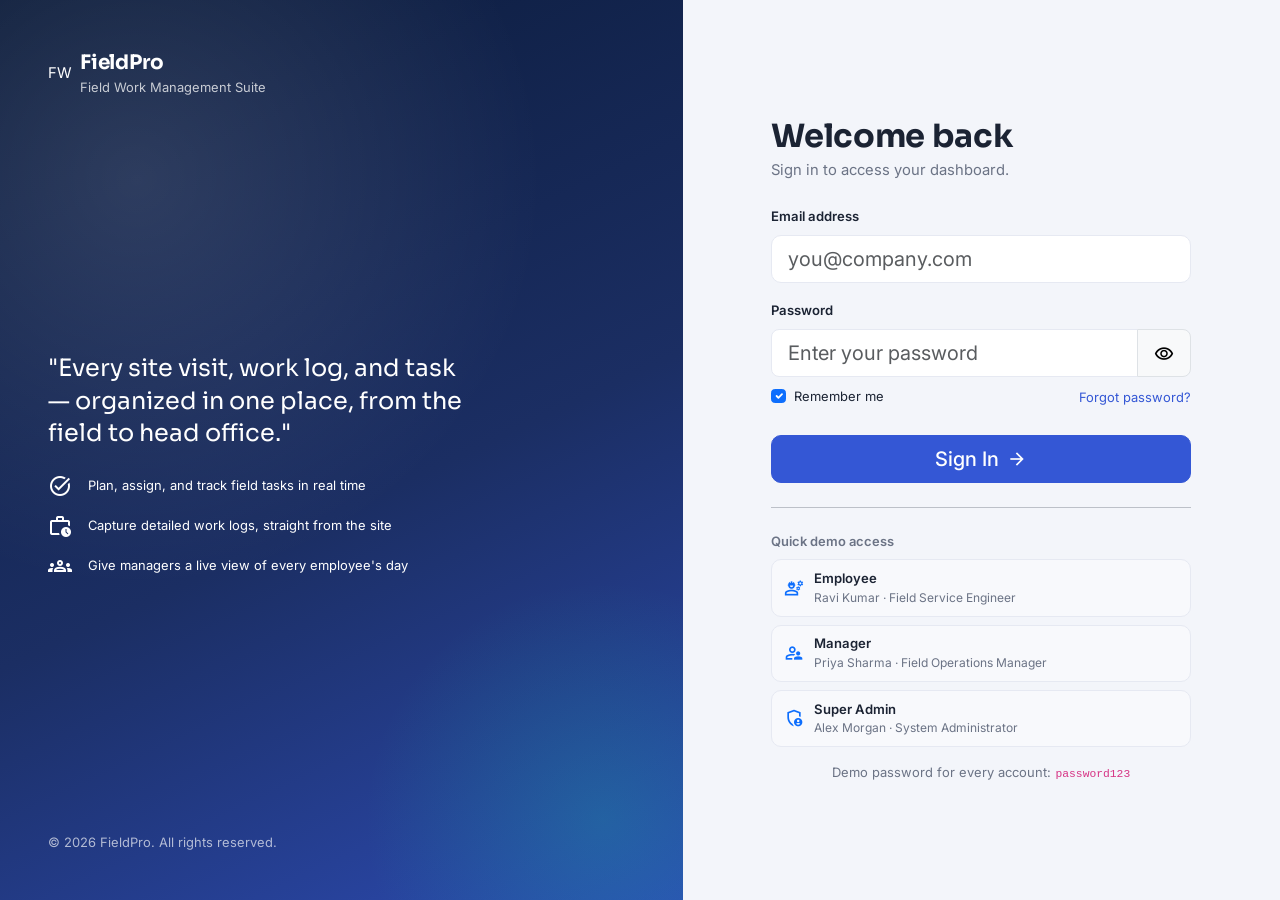
==== index.html @ e1e2d49b "Add files via upload" ====
<!DOCTYPE html>
<html lang="en">
<head>
<meta charset="UTF-8">
<meta name="viewport" content="width=device-width, initial-scale=1.0">
<title>Sign In · FieldPro</title>
<meta name="description" content="FieldPro Field Work Management System - sign in">

<!-- Fonts & Icons -->
<link rel="preconnect" href="https://fonts.googleapis.com">
<link href="https://fonts.googleapis.com/css2?family=Inter:wght@400;500;600;700;800&family=Sora:wght@600;700;800&display=swap" rel="stylesheet">
<link rel="stylesheet" href="https://fonts.googleapis.com/css2?family=Material+Symbols+Outlined:opsz,wght,FILL,GRAD@20..48,100..700,0..1,-50..200">

<!-- Bootstrap 5 -->
<link href="https://cdn.jsdelivr.net/npm/bootstrap@5.3.3/dist/css/bootstrap.min.css" rel="stylesheet">
<link rel="stylesheet" href="css/style.css">
</head>
<body>

<!-- App Preloader -->
<div id="app-preloader" aria-hidden="true">
  <div class="preloader-center">
    <div class="preloader-mark">FW</div>
    <div class="preloader-brand">FieldPro</div>
    <div class="preloader-spinner"></div>
  </div>
  <div class="preloader-footer">
    <div class="preloader-singer-badge">
      <img src="assets/img/singer-logo.png" alt="Singer Sri Lanka PLC">
    </div>
    <div class="preloader-credit">Designed by : Shanuka Herath</div>
  </div>
</div>
<script>
(function () {
  var el = document.getElementById('app-preloader');
  if (!el) return;
  var MIN_MS = 500, start = Date.now();
  function hide() {
    var wait = Math.max(0, MIN_MS - (Date.now() - start));
    setTimeout(function () {
      el.classList.add('is-hidden');
      setTimeout(function () { if (el && el.parentNode) el.parentNode.removeChild(el); }, 500);
    }, wait);
  }
  if (document.readyState === 'complete') hide();
  else window.addEventListener('load', hide);
  setTimeout(hide, 3000); // safety fallback in case load never fires
})();
</script>

<div class="login-shell">
  <!-- Brand / marketing panel -->
  <div class="login-brand-panel">
    <div class="d-flex align-items-center gap-2">
      <div class="brand-mark">FW</div>
      <div>
        <div class="fw-display fw-bold fs-5">FieldPro</div>
        <div class="small" style="opacity:.75;">Field Work Management Suite</div>
      </div>
    </div>

    <div>
      <p class="login-quote mb-4">"Every site visit, work log, and task — organized in one place, from the field to head office."</p>
      <div class="d-flex flex-column gap-3">
        <div class="d-flex align-items-center gap-3">
          <span class="material-symbols-outlined">task_alt</span>
          <span class="small">Plan, assign, and track field tasks in real time</span>
        </div>
        <div class="d-flex align-items-center gap-3">
          <span class="material-symbols-outlined">work_history</span>
          <span class="small">Capture detailed work logs, straight from the site</span>
        </div>
        <div class="d-flex align-items-center gap-3">
          <span class="material-symbols-outlined">groups</span>
          <span class="small">Give managers a live view of every employee's day</span>
        </div>
      </div>
    </div>

    <div class="small" style="opacity:.65;">&copy; <span id="yearSpan"></span> FieldPro. All rights reserved.</div>
  </div>

  <!-- Login form panel -->
  <div class="login-form-panel">
    <div class="login-card">
      <div class="d-lg-none d-flex align-items-center gap-2 mb-4">
        <div class="brand-mark">FW</div>
        <div class="fw-display fw-bold fs-5">FieldPro</div>
      </div>

      <h2 class="fw-display fw-bold mb-1">Welcome back</h2>
      <p class="text-muted-fw mb-4">Sign in to access your dashboard.</p>

      <div id="loginAlert" class="alert alert-danger d-none py-2 small" role="alert"></div>

      <form id="loginForm" novalidate>
        <div class="mb-3">
          <label class="form-label" for="loginEmail">Email address</label>
          <input type="email" class="form-control form-control-lg" id="loginEmail" placeholder="you@company.com" autocomplete="username" required>
        </div>
        <div class="mb-2">
          <label class="form-label" for="loginPassword">Password</label>
          <div class="input-group input-group-lg">
            <input type="password" class="form-control" id="loginPassword" placeholder="Enter your password" autocomplete="current-password" required>
            <button class="btn btn-light border" type="button" id="togglePasswordBtn" aria-label="Show password">
              <span class="material-symbols-outlined" id="togglePasswordIcon" style="font-size:20px;">visibility</span>
            </button>
          </div>
        </div>

        <div class="d-flex justify-content-between align-items-center mb-4 mt-2">
          <div class="form-check">
            <input class="form-check-input" type="checkbox" id="rememberMe" checked>
            <label class="form-check-label small" for="rememberMe">Remember me</label>
          </div>
          <a href="#" class="small" data-bs-toggle="modal" data-bs-target="#forgotPasswordModal">Forgot password?</a>
        </div>

        <button type="submit" class="btn btn-primary btn-lg w-100 d-flex align-items-center justify-content-center gap-2" id="loginSubmitBtn">
          <span>Sign In</span>
          <span class="material-symbols-outlined" style="font-size:20px;">arrow_forward</span>
        </button>
      </form>

      <hr class="my-4">

      <p class="small text-muted-fw mb-2 fw-semibold">Quick demo access</p>
      <div class="d-flex flex-column gap-2">
        <button type="button" class="demo-account-btn" data-email="ravi.employee@fwms.com">
          <span class="material-symbols-outlined text-primary" style="font-size:20px;">engineering</span>
          <div>
            <div class="fw-semibold">Employee</div>
            <div class="text-muted-fw" style="font-size:.75rem;">Ravi Kumar · Field Service Engineer</div>
          </div>
        </button>
        <button type="button" class="demo-account-btn" data-email="priya.manager@fwms.com">
          <span class="material-symbols-outlined text-primary" style="font-size:20px;">supervisor_account</span>
          <div>
            <div class="fw-semibold">Manager</div>
            <div class="text-muted-fw" style="font-size:.75rem;">Priya Sharma · Field Operations Manager</div>
          </div>
        </button>
        <button type="button" class="demo-account-btn" data-email="admin@fwms.com">
          <span class="material-symbols-outlined text-primary" style="font-size:20px;">admin_panel_settings</span>
          <div>
            <div class="fw-semibold">Super Admin</div>
            <div class="text-muted-fw" style="font-size:.75rem;">Alex Morgan · System Administrator</div>
          </div>
        </button>
      </div>
      <p class="text-center text-muted-fw small mt-3 mb-0">Demo password for every account: <code>password123</code></p>
    </div>
  </div>
</div>

<!-- Forgot Password Modal -->
<div class="modal fade" id="forgotPasswordModal" tabindex="-1">
  <div class="modal-dialog modal-dialog-centered">
    <div class="modal-content">
      <div class="modal-header">
        <h5 class="modal-title fw-display">Reset your password</h5>
        <button type="button" class="btn-close" data-bs-dismiss="modal" aria-label="Close"></button>
      </div>
      <div class="modal-body">
        <p class="text-muted-fw small">Enter the email associated with your account. We'll send a link to reset your password.</p>
        <div id="forgotAlert" class="alert alert-success d-none py-2 small"></div>
        <div class="mb-3">
          <label class="form-label" for="forgotEmail">Email address</label>
          <input type="email" class="form-control" id="forgotEmail" placeholder="you@company.com">
        </div>
      </div>
      <div class="modal-footer">
        <button type="button" class="btn btn-light" data-bs-dismiss="modal">Cancel</button>
        <button type="button" class="btn btn-primary" id="sendResetLinkBtn">Send Reset Link</button>
      </div>
    </div>
  </div>
</div>

<script src="https://cdn.jsdelivr.net/npm/bootstrap@5.3.3/dist/js/bootstrap.bundle.min.js"></script>
<script src="js/data.js"></script>
<script src="js/auth.js"></script>
<script src="js/login.js"></script>
</body>
</html>
---- css/style.css ----
/* ============================================================================
   FWMS — FIELD WORK MANAGEMENT SYSTEM
   Shared stylesheet. Design tokens live in :root / [data-bs-theme="dark"].
   ============================================================================ */

/* ---------------------------- DESIGN TOKENS ---------------------------- */
:root {
  /* Brand palette */
  --fw-primary: #3457D5;        /* royal blue - primary brand */
  --fw-primary-600: #2c47b8;
  --fw-primary-100: #e8ecfb;
  --fw-accent: #14B8A6;         /* teal - secondary accent (completed / success) */
  --fw-warning: #F59E0B;        /* amber - pending / attention */
  --fw-danger: #EF4444;         /* red - overdue / critical */
  --fw-info: #0EA5E9;           /* sky - informational */
  --fw-violet: #8B5CF6;         /* used sparingly for reminders */

  /* Surfaces */
  --fw-bg: #F3F5FA;
  --fw-surface: #FFFFFF;
  --fw-surface-alt: #F8F9FC;
  --fw-border: #E6E9F2;
  --fw-text: #1B2333;
  --fw-text-muted: #6B7385;

  /* Sidebar (constant dark navy in both themes for a stable brand anchor) */
  --fw-sidebar-bg: #0B1B3A;
  --fw-sidebar-bg-alt: #10254D;
  --fw-sidebar-text: #C4CDE6;
  --fw-sidebar-text-active: #FFFFFF;

  /* Elevation */
  --fw-shadow-sm: 0 1px 2px rgba(20, 30, 60, 0.06);
  --fw-shadow: 0 4px 14px rgba(20, 30, 60, 0.08);
  --fw-shadow-lg: 0 10px 30px rgba(20, 30, 60, 0.12);

  --fw-radius: 14px;
  --fw-radius-sm: 10px;

  --fw-font-display: 'Sora', 'Inter', sans-serif;
  --fw-font-body: 'Inter', system-ui, sans-serif;

  --sidebar-width: 264px;
  --sidebar-width-collapsed: 84px;
  --topbar-height: 68px;
}

[data-bs-theme="dark"] {
  --fw-bg: #0E1424;
  --fw-surface: #161D31;
  --fw-surface-alt: #1B2338;
  --fw-border: #262F47;
  --fw-text: #E7EAF3;
  --fw-text-muted: #909BB8;
  --fw-primary-100: #1c2646;
  --fw-shadow-sm: 0 1px 2px rgba(0, 0, 0, 0.25);
  --fw-shadow: 0 4px 16px rgba(0, 0, 0, 0.35);
  --fw-shadow-lg: 0 12px 32px rgba(0, 0, 0, 0.45);
}

/* ---------------------------- BASE ---------------------------- */
* { box-sizing: border-box; }

html, body {
  height: 100%;
}

body {
  font-family: var(--fw-font-body);
  background: var(--fw-bg);
  color: var(--fw-text);
  font-size: 0.925rem;
  -webkit-font-smoothing: antialiased;
  transition: background-color .2s ease, color .2s ease;
}

h1, h2, h3, h4, h5, h6, .fw-display {
  font-family: var(--fw-font-display);
  letter-spacing: -0.01em;
}

a { color: var(--fw-primary); text-decoration: none; }
a:hover { color: var(--fw-primary-600); }

.text-muted-fw { color: var(--fw-text-muted) !important; }

.material-symbols-outlined {
  font-variation-settings: 'FILL' 0, 'wght' 400, 'GRAD' 0, 'opsz' 24;
  vertical-align: middle;
  line-height: 1;
}

/* Focus visibility for accessibility */
a:focus-visible, button:focus-visible, input:focus-visible, select:focus-visible, textarea:focus-visible, .btn:focus-visible {
  outline: 2px solid var(--fw-primary);
  outline-offset: 2px;
}

@media (prefers-reduced-motion: reduce) {
  * { animation-duration: 0.01ms !important; transition-duration: 0.01ms !important; }
}

/* ---------------------------- APP SHELL ---------------------------- */
.app-wrapper {
  display: flex;
  min-height: 100vh;
}

/* ---------------------------- SIDEBAR ---------------------------- */
.sidebar {
  width: var(--sidebar-width);
  min-width: var(--sidebar-width);
  background: linear-gradient(180deg, var(--fw-sidebar-bg) 0%, var(--fw-sidebar-bg-alt) 100%);
  color: var(--fw-sidebar-text);
  display: flex;
  flex-direction: column;
  position: fixed;
  top: 0; left: 0; bottom: 0;
  z-index: 1040;
  transition: width .2s ease, min-width .2s ease, transform .25s ease;
}

.sidebar.collapsed { width: var(--sidebar-width-collapsed); min-width: var(--sidebar-width-collapsed); }

.sidebar-brand {
  display: flex;
  align-items: center;
  gap: .65rem;
  padding: 1.15rem 1.25rem;
  border-bottom: 1px solid rgba(255,255,255,.08);
  white-space: nowrap;
  overflow: hidden;
}

.sidebar-brand .brand-mark {
  width: 38px; height: 38px; min-width: 38px;
  border-radius: 11px;
  background: linear-gradient(135deg, var(--fw-primary), var(--fw-accent));
  display: flex; align-items: center; justify-content: center;
  color: #fff; font-family: var(--fw-font-display); font-weight: 700; font-size: 1.05rem;
  box-shadow: var(--fw-shadow);
}

.sidebar-brand .brand-text { font-family: var(--fw-font-display); font-weight: 700; font-size: 1.08rem; color: #fff; }
.sidebar-brand .brand-sub { font-size: .68rem; color: var(--fw-sidebar-text); opacity: .75; letter-spacing: .05em; text-transform: uppercase; }
.sidebar.collapsed .brand-text, .sidebar.collapsed .brand-sub { display: none; }

.sidebar-nav { flex: 1; overflow-y: auto; padding: 1rem .75rem; }
.sidebar-section-label {
  font-size: .68rem; text-transform: uppercase; letter-spacing: .08em;
  color: rgba(196,205,230,.5); padding: .75rem .75rem .35rem;
}
.sidebar.collapsed .sidebar-section-label { display: none; }

.sidebar-link {
  display: flex; align-items: center; gap: .8rem;
  padding: .65rem .8rem;
  border-radius: var(--fw-radius-sm);
  color: var(--fw-sidebar-text);
  font-size: .89rem; font-weight: 500;
  margin-bottom: .2rem;
  white-space: nowrap;
  overflow: hidden;
  transition: background-color .15s ease, color .15s ease;
}
.sidebar-link .material-symbols-outlined { font-size: 21px; min-width: 21px; }
.sidebar-link:hover { background: rgba(255,255,255,.07); color: #fff; }
.sidebar-link.active { background: var(--fw-primary); color: #fff; box-shadow: var(--fw-shadow); }
.sidebar.collapsed .sidebar-link span.link-label { display: none; }
.sidebar.collapsed .sidebar-link { justify-content: center; }

.sidebar-footer {
  padding: .9rem; border-top: 1px solid rgba(255,255,255,.08);
}
.sidebar-user { display: flex; align-items: center; gap: .65rem; padding: .4rem; border-radius: var(--fw-radius-sm); }
.sidebar-user:hover { background: rgba(255,255,255,.06); }
.sidebar.collapsed .sidebar-user .user-meta { display: none; }
.user-avatar {
  width: 38px; height: 38px; min-width: 38px; border-radius: 50%;
  display: flex; align-items: center; justify-content: center;
  color: #fff; font-weight: 700; font-size: .85rem;
}
.sidebar-user .user-meta { overflow: hidden; }
.sidebar-user .user-name { color: #fff; font-size: .85rem; font-weight: 600; white-space: nowrap; overflow: hidden; text-overflow: ellipsis; }
.sidebar-user .user-role { font-size: .72rem; color: var(--fw-sidebar-text); text-transform: capitalize; }

/* ---------------------------- MAIN AREA ---------------------------- */
.main-content {
  margin-left: var(--sidebar-width);
  flex: 1;
  min-width: 0;
  display: flex;
  flex-direction: column;
  transition: margin-left .2s ease;
}
.main-content.sidebar-collapsed { margin-left: var(--sidebar-width-collapsed); }

.topbar {
  height: var(--topbar-height);
  background: var(--fw-surface);
  border-bottom: 1px solid var(--fw-border);
  display: flex; align-items: center; justify-content: space-between;
  gap: 1rem; padding: 0 1.25rem;
  position: sticky; top: 0; z-index: 1030;
}

.topbar .search-box {
  position: relative; max-width: 360px; width: 100%;
}
.topbar .search-box input {
  padding-left: 2.4rem; background: var(--fw-surface-alt); border: 1px solid var(--fw-border); color: var(--fw-text);
}
.topbar .search-box .material-symbols-outlined {
  position: absolute; left: .7rem; top: 50%; transform: translateY(-50%); color: var(--fw-text-muted); font-size: 20px;
}

.icon-btn {
  width: 40px; height: 40px; border-radius: 50%;
  display: flex; align-items: center; justify-content: center;
  color: var(--fw-text-muted); background: transparent; border: none;
  position: relative;
  transition: background-color .15s ease;
}
.icon-btn:hover { background: var(--fw-surface-alt); color: var(--fw-text); }
.icon-btn .badge-dot {
  position: absolute; top: 6px; right: 7px;
  width: 8px; height: 8px; border-radius: 50%; background: var(--fw-danger);
  border: 2px solid var(--fw-surface);
}

.page-content { padding: 1.5rem; flex: 1; }

/* ---------------------------- CARDS ---------------------------- */
.card {
  background: var(--fw-surface);
  border: 1px solid var(--fw-border);
  border-radius: var(--fw-radius);
  box-shadow: var(--fw-shadow-sm);
}
.card-header { background: transparent; border-bottom: 1px solid var(--fw-border); font-weight: 600; }

.stat-card {
  border-radius: var(--fw-radius);
  padding: 1.15rem 1.25rem;
  background: var(--fw-surface);
  border: 1px solid var(--fw-border);
  border-left: 4px solid var(--fw-primary);
  box-shadow: var(--fw-shadow-sm);
  height: 100%;
}
.stat-card .stat-icon {
  width: 44px; height: 44px; border-radius: 12px;
  display: flex; align-items: center; justify-content: center;
  background: var(--fw-primary-100); color: var(--fw-primary);
}
.stat-card .stat-value { font-family: var(--fw-font-display); font-size: 1.65rem; font-weight: 700; line-height: 1; }
.stat-card .stat-label { color: var(--fw-text-muted); font-size: .8rem; margin-top: .25rem; }
.stat-card.accent-warning { border-left-color: var(--fw-warning); }
.stat-card.accent-warning .stat-icon { background: #FEF3E2; color: var(--fw-warning); }
.stat-card.accent-success { border-left-color: var(--fw-accent); }
.stat-card.accent-success .stat-icon { background: #E1F7F3; color: var(--fw-accent); }
.stat-card.accent-danger { border-left-color: var(--fw-danger); }
.stat-card.accent-danger .stat-icon { background: #FDEAEA; color: var(--fw-danger); }
[data-bs-theme="dark"] .stat-card.accent-warning .stat-icon { background: rgba(245,158,11,.15); }
[data-bs-theme="dark"] .stat-card.accent-success .stat-icon { background: rgba(20,184,166,.15); }
[data-bs-theme="dark"] .stat-card.accent-danger .stat-icon { background: rgba(239,68,68,.15); }
[data-bs-theme="dark"] .stat-card .stat-icon { background: rgba(52,87,213,.18); }

.section-card { border-radius: var(--fw-radius); }
.section-title { font-family: var(--fw-font-display); font-weight: 600; font-size: 1rem; margin: 0; }

/* ---------------------------- BUTTONS ---------------------------- */
.btn { border-radius: var(--fw-radius-sm); font-weight: 500; }
.btn-primary { background: var(--fw-primary); border-color: var(--fw-primary); }
.btn-primary:hover, .btn-primary:focus { background: var(--fw-primary-600); border-color: var(--fw-primary-600); }
.btn-outline-primary { color: var(--fw-primary); border-color: var(--fw-primary); }
.btn-outline-primary:hover { background: var(--fw-primary); border-color: var(--fw-primary); }
.btn-soft { background: var(--fw-primary-100); color: var(--fw-primary); border: none; }
.btn-soft:hover { background: var(--fw-primary); color: #fff; }
.fab {
  position: fixed; right: 1.75rem; bottom: 1.75rem; z-index: 1050;
  box-shadow: var(--fw-shadow-lg);
}

/* ---------------------------- BADGES / PILLS ---------------------------- */
.pill { padding: .3rem .65rem; border-radius: 100px; font-size: .74rem; font-weight: 600; display: inline-flex; align-items: center; gap: .3rem; }
.pill::before { content: ''; width: 6px; height: 6px; border-radius: 50%; background: currentColor; }
.pill-blue { background: var(--fw-primary-100); color: var(--fw-primary); }
.pill-amber { background: #FEF3E2; color: #B45309; }
.pill-teal { background: #E1F7F3; color: #0F766E; }
.pill-red { background: #FDEAEA; color: #B91C1C; }
.pill-gray { background: var(--fw-surface-alt); color: var(--fw-text-muted); border: 1px solid var(--fw-border); }
.pill-violet { background: #EFE9FE; color: #6D28D9; }
[data-bs-theme="dark"] .pill-blue { background: rgba(52,87,213,.18); color: #9DB0FF; }
[data-bs-theme="dark"] .pill-amber { background: rgba(245,158,11,.15); color: #FBBF24; }
[data-bs-theme="dark"] .pill-teal { background: rgba(20,184,166,.15); color: #5EEAD4; }
[data-bs-theme="dark"] .pill-red { background: rgba(239,68,68,.15); color: #FCA5A5; }
[data-bs-theme="dark"] .pill-violet { background: rgba(139,92,246,.18); color: #C4B5FD; }

.priority-dot { width: 9px; height: 9px; border-radius: 50%; display: inline-block; margin-right: .4rem; }
.priority-High { background: var(--fw-danger); }
.priority-Medium { background: var(--fw-warning); }
.priority-Low { background: var(--fw-info); }

/* Left accent bar on list rows to encode category (task/reminder/log) */
.accent-bar { border-left: 3px solid var(--fw-primary); padding-left: .85rem; }
.accent-bar.a-task { border-color: var(--fw-primary); }
.accent-bar.a-reminder { border-color: var(--fw-violet); }
.accent-bar.a-log { border-color: var(--fw-accent); }
.accent-bar.a-overdue { border-color: var(--fw-danger); }

/* ---------------------------- TABLES ---------------------------- */
.table { color: var(--fw-text); vertical-align: middle; margin-bottom: 0; }
.table > :not(caption) > * > * { background: transparent; border-bottom-color: var(--fw-border); }
.table thead th {
  font-size: .72rem; text-transform: uppercase; letter-spacing: .05em;
  color: var(--fw-text-muted); font-weight: 600; border-bottom-width: 1px;
  background: var(--fw-surface-alt);
}
.table-hover > tbody > tr:hover > * { background: var(--fw-surface-alt); }
.table-responsive-card { overflow-x: auto; }

.avatar-sm { width: 34px; height: 34px; border-radius: 50%; display: flex; align-items: center; justify-content: center; color: #fff; font-weight: 700; font-size: .75rem; }
.avatar-md { width: 46px; height: 46px; border-radius: 50%; display: flex; align-items: center; justify-content: center; color: #fff; font-weight: 700; font-size: .95rem; }
.avatar-lg { width: 84px; height: 84px; border-radius: 22px; display: flex; align-items: center; justify-content: center; color: #fff; font-weight: 700; font-size: 1.8rem; }

/* ---------------------------- FORMS / MODALS ---------------------------- */
.form-control, .form-select {
  background: var(--fw-surface); border: 1px solid var(--fw-border); color: var(--fw-text);
  border-radius: var(--fw-radius-sm);
}
.form-control:focus, .form-select:focus {
  border-color: var(--fw-primary); box-shadow: 0 0 0 .2rem rgba(52,87,213,.15); background: var(--fw-surface); color: var(--fw-text);
}
.form-label { font-size: .82rem; font-weight: 600; color: var(--fw-text); }
.modal-content { background: var(--fw-surface); color: var(--fw-text); border-radius: var(--fw-radius); border: 1px solid var(--fw-border); }
.modal-header, .modal-footer { border-color: var(--fw-border); }
.filter-bar { background: var(--fw-surface); border: 1px solid var(--fw-border); border-radius: var(--fw-radius); padding: 1rem; }

/* ---------------------------- LOGIN PAGE ---------------------------- */
.login-shell { min-height: 100vh; display: flex; }
.login-brand-panel {
  flex: 1.1;
  background: radial-gradient(circle at 20% 20%, rgba(255,255,255,.12), transparent 45%), linear-gradient(155deg, #0B1B3A 0%, #1B2E63 55%, #3457D5 120%);
  color: #fff; display: flex; flex-direction: column; justify-content: space-between; padding: 3rem;
  position: relative; overflow: hidden;
}
.login-brand-panel::after {
  content: ''; position: absolute; width: 480px; height: 480px; border-radius: 50%;
  background: radial-gradient(circle, rgba(20,184,166,.25), transparent 70%);
  right: -160px; bottom: -160px;
}
.login-form-panel { flex: 1; display: flex; align-items: center; justify-content: center; background: var(--fw-bg); padding: 2rem; }
.login-card { width: 100%; max-width: 420px; }
.login-quote { font-family: var(--fw-font-display); font-size: 1.5rem; line-height: 1.35; max-width: 420px; }
.demo-account-btn {
  display: flex; align-items: center; gap: .6rem; width: 100%; text-align: left;
  padding: .55rem .75rem; border-radius: var(--fw-radius-sm); border: 1px solid var(--fw-border);
  background: var(--fw-surface-alt); color: var(--fw-text); font-size: .82rem;
  transition: border-color .15s ease, background-color .15s ease;
}
.demo-account-btn:hover { border-color: var(--fw-primary); background: var(--fw-primary-100); }

/* ---------------------------- CALENDAR LEGEND ---------------------------- */
.legend-dot { width: 10px; height: 10px; border-radius: 3px; display: inline-block; margin-right: .4rem; }

/* ---------------------------- PLANNER ---------------------------- */
.planner-item {
  display: flex; align-items: center; gap: .75rem;
  padding: .7rem .85rem; border: 1px solid var(--fw-border); border-radius: var(--fw-radius-sm);
  background: var(--fw-surface); margin-bottom: .55rem; cursor: grab;
}
.planner-item.completed { opacity: .6; }
.planner-item.completed .planner-item-title { text-decoration: line-through; }
.planner-item .drag-handle { color: var(--fw-text-muted); cursor: grab; }
.planner-item.sortable-ghost { opacity: .4; background: var(--fw-primary-100); }
.planner-progress { height: 8px; border-radius: 100px; background: var(--fw-surface-alt); overflow: hidden; }
.planner-progress-bar { height: 100%; background: linear-gradient(90deg, var(--fw-primary), var(--fw-accent)); }

/* ---------------------------- KANBAN ---------------------------- */
.kanban-col { background: var(--fw-surface-alt); border-radius: var(--fw-radius); padding: .85rem; min-height: 400px; }
.kanban-col-header { display: flex; justify-content: space-between; align-items: center; margin-bottom: .75rem; font-weight: 600; font-size: .85rem; }
.kanban-card { background: var(--fw-surface); border: 1px solid var(--fw-border); border-radius: var(--fw-radius-sm); padding: .75rem; margin-bottom: .65rem; box-shadow: var(--fw-shadow-sm); cursor: grab; }
.kanban-card.sortable-ghost { opacity: .4; }
.kanban-col-body { min-height: 60px; }

/* ---------------------------- MISC ---------------------------- */
.empty-state { text-align: center; padding: 2.5rem 1rem; color: var(--fw-text-muted); }
.empty-state .material-symbols-outlined { font-size: 2.75rem; opacity: .5; }
.scroll-y-thin { max-height: 340px; overflow-y: auto; }
.scroll-y-thin::-webkit-scrollbar { width: 6px; }
.scroll-y-thin::-webkit-scrollbar-thumb { background: var(--fw-border); border-radius: 10px; }

.timeline-item { position: relative; padding-left: 1.6rem; padding-bottom: 1.1rem; border-left: 2px solid var(--fw-border); }
.timeline-item:last-child { border-color: transparent; padding-bottom: 0; }
.timeline-item::before { content: ''; position: absolute; left: -6px; top: 2px; width: 10px; height: 10px; border-radius: 50%; background: var(--fw-primary); border: 2px solid var(--fw-surface); }

.progress-ring-label { font-family: var(--fw-font-display); font-weight: 700; font-size: 1.1rem; }

/* Sidebar backdrop for mobile */
.sidebar-backdrop {
  position: fixed; inset: 0; background: rgba(10, 15, 30, .5); z-index: 1035; display: none;
}
.sidebar-backdrop.show { display: block; }

/* ---------------------------- RESPONSIVE ---------------------------- */
@media (max-width: 991.98px) {
  .sidebar { transform: translateX(-100%); width: var(--sidebar-width); min-width: var(--sidebar-width); }
  .sidebar.show { transform: translateX(0); box-shadow: var(--fw-shadow-lg); }
  .main-content, .main-content.sidebar-collapsed { margin-left: 0; }
  .topbar .search-box { display: none; }
  .login-brand-panel { display: none; }
}

@media (max-width: 575.98px) {
  .page-content { padding: 1rem; }
  .stat-card .stat-value { font-size: 1.35rem; }
}

/* ---------------------------- APP PRELOADER ---------------------------- */
#app-preloader {
  position: fixed;
  inset: 0;
  z-index: 99999;
  display: flex;
  flex-direction: column;
  align-items: center;
  justify-content: center;
  background:
    radial-gradient(circle at 20% 20%, rgba(255,255,255,.12), transparent 45%),
    linear-gradient(155deg, #0B1B3A 0%, #1B2E63 55%, #3457D5 120%);
  opacity: 1;
  visibility: visible;
  transition: opacity .45s ease, visibility 0s linear 0s;
}
#app-preloader.is-hidden {
  opacity: 0;
  visibility: hidden;
  transition: opacity .45s ease, visibility 0s linear .45s;
}
.preloader-center {
  display: flex;
  flex-direction: column;
  align-items: center;
  gap: .9rem;
}
.preloader-mark {
  width: 56px; height: 56px;
  border-radius: 16px;
  display: flex; align-items: center; justify-content: center;
  font-family: var(--fw-font-display);
  font-weight: 800;
  font-size: 1.15rem;
  color: #fff;
  background: linear-gradient(135deg, var(--fw-primary), var(--fw-accent));
  box-shadow: 0 10px 30px rgba(0,0,0,.25);
}
.preloader-brand {
  font-family: var(--fw-font-display);
  font-weight: 700;
  font-size: 1.15rem;
  color: #fff;
  letter-spacing: .01em;
}
.preloader-spinner {
  width: 26px; height: 26px;
  border-radius: 50%;
  border: 3px solid rgba(255,255,255,.25);
  border-top-color: #fff;
  animation: preloader-spin .8s linear infinite;
}
@keyframes preloader-spin { to { transform: rotate(360deg); } }
@media (prefers-reduced-motion: reduce) {
  .preloader-spinner { animation: none; opacity: .6; }
}

.preloader-footer {
  position: absolute;
  left: 0; right: 0;
  bottom: 30px;
  display: flex;
  flex-direction: column;
  align-items: center;
  gap: .4rem;
}
.preloader-singer-badge {
  background: #fff;
  border-radius: 6px;
  padding: 5px 9px;
  line-height: 0;
  box-shadow: 0 4px 14px rgba(0,0,0,.18);
}
.preloader-singer-badge img {
  display: block;
  height: 16px;
  width: auto;
}
.preloader-credit {
  font-family: var(--fw-font-body);
  font-size: .62rem;
  font-weight: 500;
  letter-spacing: .03em;
  color: rgba(255,255,255,.55);
}
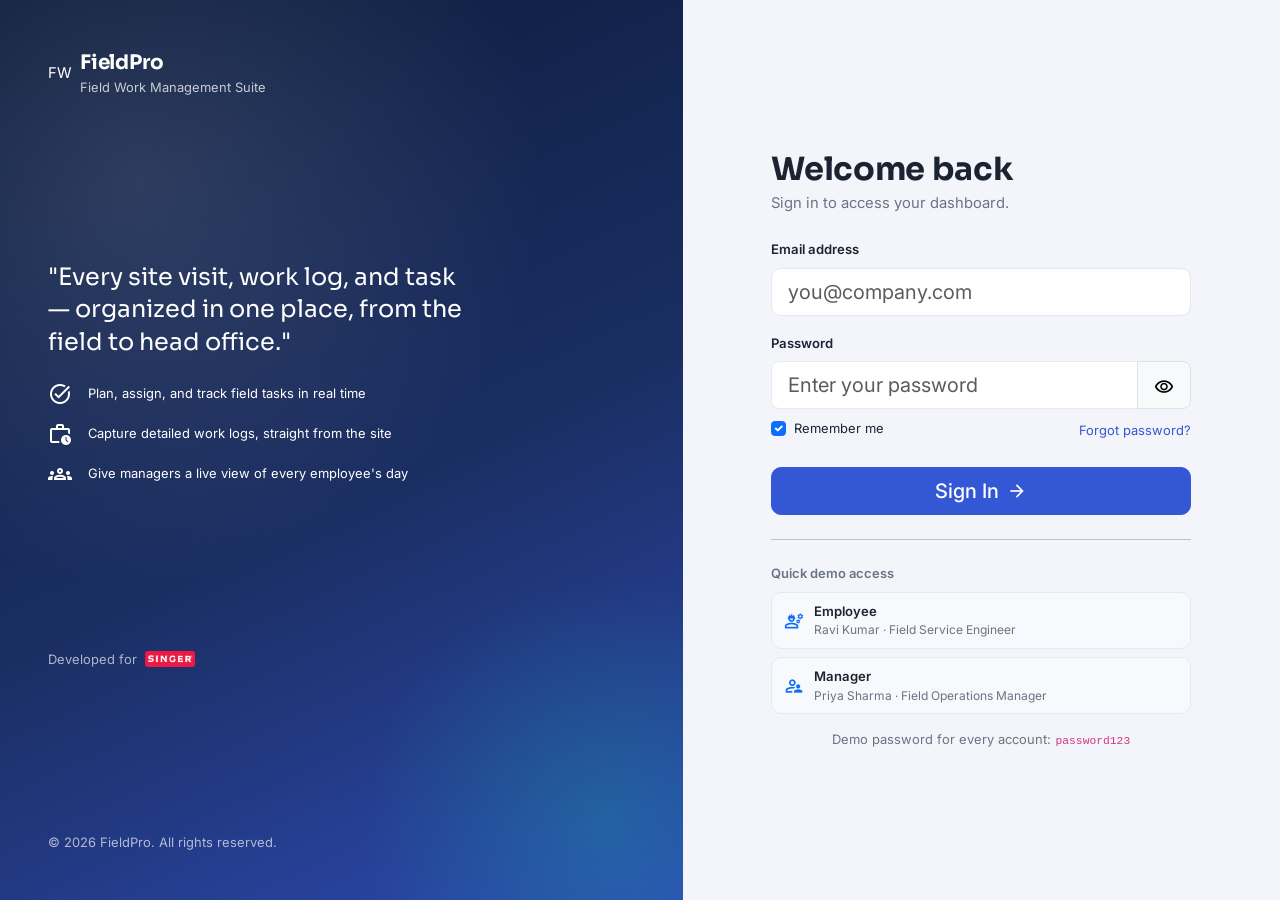
==== commit 85606216: "Add files via upload" ====
--- a/index.html
+++ b/index.html
@@ -78,6 +78,10 @@
       </div>
     </div>
 
+    <div class="d-flex align-items-center gap-2">
+      <span class="small" style="opacity:.65;">Developed for</span>
+      <img src="assets/img/singer-logo.png" alt="Singer Sri Lanka PLC" style="height:16px; border-radius:3px;">
+    </div>
     <div class="small" style="opacity:.65;">&copy; <span id="yearSpan"></span> FieldPro. All rights reserved.</div>
   </div>
 
@@ -141,13 +145,6 @@
             <div class="text-muted-fw" style="font-size:.75rem;">Priya Sharma · Field Operations Manager</div>
           </div>
         </button>
-        <button type="button" class="demo-account-btn" data-email="admin@fwms.com">
-          <span class="material-symbols-outlined text-primary" style="font-size:20px;">admin_panel_settings</span>
-          <div>
-            <div class="fw-semibold">Super Admin</div>
-            <div class="text-muted-fw" style="font-size:.75rem;">Alex Morgan · System Administrator</div>
-          </div>
-        </button>
       </div>
       <p class="text-center text-muted-fw small mt-3 mb-0">Demo password for every account: <code>password123</code></p>
     </div>
